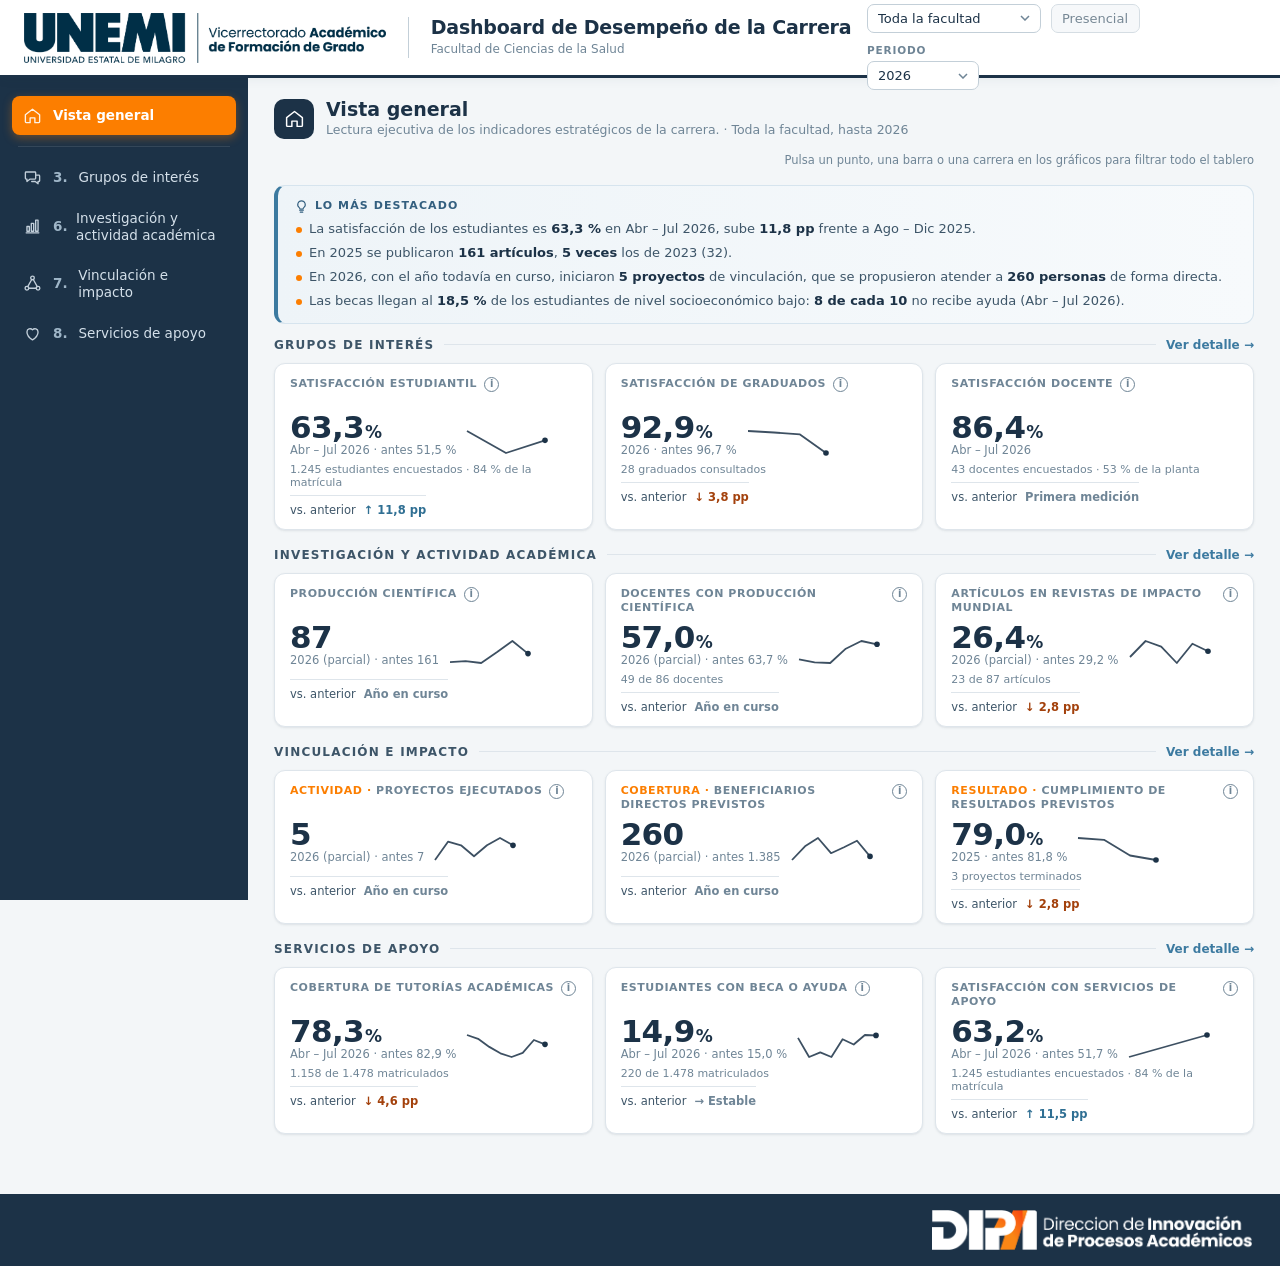
==== docs/index.html @ 41433b0b "Quitar el filtro de nivel, que no filtraba nada" ====
<!doctype html>
<html lang="es">
<head>
<meta charset="utf-8">
<meta name="viewport" content="width=device-width, initial-scale=1">
<title>Dashboard de Desempeño · FACS · UNEMI</title>
<link rel="stylesheet" href="styles.css">
</head>
<body>

<!-- Encabezado fijo: el logo y los filtros quedan siempre a la vista -->
<header class="appbar">
  <img class="appbar-logo" src="img/logo-vicerrectorado.png"
       alt="UNEMI · Vicerrectorado Académico de Formación de Grado">
  <div class="appbar-titulo">
    <h1>Dashboard de Desempeño de la Carrera</h1>
    <p>Facultad de Ciencias de la Salud</p>
  </div>
  <div class="filters">
    <div class="fld"><label for="fCarrera">Carrera</label>
      <select id="fCarrera">
        <option value="FACS">Toda la facultad</option>
        <option value="ENF">Enfermería</option>
        <option value="NUT">Nutrición y Dietética</option>
      </select></div>
    <div class="fld"><label for="fModalidad">Modalidad</label>
      <select id="fModalidad" disabled><option>Presencial</option></select></div>
    <div class="fld"><label for="fAnio">Periodo</label><select id="fAnio"></select></div>
  </div>
</header>

<div class="shell">
  <aside class="side">
    <nav aria-label="Vistas del dashboard"><ul class="nav" id="nav"></ul></nav>
  </aside>
  <main class="main">
    <div class="body" id="vista"></div>
  </main>
</div>

<footer class="sitefooter">
  <img src="img/logo-dipa-blanco.png" alt="DIPA · Dirección de Innovación de Procesos Académicos">
</footer>

<div class="tip" id="tip" role="tooltip"></div>

<script src="data/indicadores.js"></script>
<script src="data/facs-data.js"></script>
<script src="js/app.js"></script>
</body>
</html>
---- docs/styles.css ----
/* Paleta institucional UNEMI (Paleta de colores unemi.jpeg) — misma línea que FACSECYD y FACE */
:root {
  --az-1:#1c3247; --az-2:#264763; --az-3:#335f7f; --az-4:#3c7aa0; --az-5:#4597bf;
  --na-1:#fc7e00; --na-2:#ea7d06; --na-3:#f48521; --na-4:#f78d37; --na-5:#f7964d;

  --ink:#1c3247; --ink2:#3d5568; --ink3:#6f8596; --ink4:#c3cfd8;
  --paper:#ffffff; --paper2:#f3f6f8; --paper3:#e9eef2;
  --edge:#dee5eb; --edge2:#c3cfd8;
  --acento:var(--na-1); --acento-lt:#fde7cc;

  /* entidades: el color sigue a la carrera en todos los gráficos */
  --c-facs:#1c3247; --c-enf:#3c7aa0; --c-nut:#f48521;
  /* estados: siempre con icono y palabra, nunca solo color */
  --ok:#2f6f93; --ok-lt:#e2eef5; --seg:#b86200; --seg-lt:#fdecd6; --mal:#a3410c; --mal-lt:#f9dfd0;

  --r:7px; --r-lg:11px;
  --font: Calibri, Carlito, "Segoe UI", system-ui, sans-serif;
  --shadow-sm: 0 1px 3px rgba(28,50,71,.07), 0 1px 2px rgba(28,50,71,.04);
  --shadow: 0 6px 18px rgba(28,50,71,.10), 0 2px 5px rgba(28,50,71,.06);
  --side:248px; --hdr:78px;
}
*,*::before,*::after { box-sizing:border-box; margin:0; padding:0; }
html { scroll-behavior:smooth; }
body { font-family:var(--font); background:var(--paper2); color:var(--ink); font-size:14px; line-height:1.5; }
:focus-visible { outline:2px solid var(--acento); outline-offset:2px; }
[hidden] { display:none !important; }
button, select { font-family:var(--font); }

/* ---------- marco institucional ---------- */
.appbar { position:sticky; top:0; z-index:40; height:var(--hdr); background:var(--paper);
  border-bottom:3px solid var(--az-1); box-shadow:0 2px 10px rgba(28,50,71,.06);
  display:flex; align-items:center; gap:22px; padding:0 24px; }
.appbar-logo { height:50px; width:auto; flex:0 0 auto; }
.appbar-titulo { border-left:1px solid var(--edge2); padding-left:22px; min-width:0; }
.appbar-titulo h1 { font-size:19px; font-weight:700; letter-spacing:-.01em; line-height:1.15; color:var(--az-1); white-space:nowrap; }
.appbar-titulo p { font-size:12px; color:var(--ink3); margin-top:2px; white-space:nowrap; }
.sitefooter { background:var(--az-1); padding:16px 28px; display:flex; justify-content:flex-end; align-items:center; }
.sitefooter img { height:40px; width:auto; }

/* ---------- estructura ---------- */
.shell { display:grid; grid-template-columns:var(--side) 1fr; min-height:calc(100vh - var(--hdr)); }
.side { background:var(--az-1); color:#dfe8ef; padding:18px 12px 30px;
  position:sticky; top:var(--hdr); height:calc(100vh - var(--hdr)); overflow-y:auto; }
.nav { list-style:none; display:flex; flex-direction:column; gap:3px; }
.nav button { width:100%; display:flex; align-items:center; gap:11px; background:none; border:0;
  color:#d4e0ea; font-size:13.5px; text-align:left; padding:10px 11px; border-radius:8px; cursor:pointer;
  line-height:1.25; }
.nav button svg { width:19px; height:19px; flex:0 0 auto; fill:none; stroke:currentColor; stroke-width:1.7;
  stroke-linecap:round; stroke-linejoin:round; opacity:.9; }
.nav button .num { font-weight:700; color:#9fb6c8; min-width:12px; }
.nav button:hover { background:rgba(255,255,255,.08); color:#fff; }
.nav button.on { background:var(--acento); color:#fff; font-weight:700; box-shadow:0 3px 10px rgba(252,126,0,.35); }
.nav button.on .num { color:#fff; }
.nav-sep { height:1px; background:rgba(255,255,255,.1); margin:8px 6px; }

.main { min-width:0; padding-bottom:44px; }
.filters { display:flex; gap:10px; align-items:flex-end; flex-wrap:wrap; margin-left:auto; }
.fld { display:flex; flex-direction:column; gap:3px; }
.fld label { font-size:10.5px; letter-spacing:.08em; text-transform:uppercase; color:var(--ink3); font-weight:700; }
.fld select { font-size:13px; color:var(--ink); background:var(--paper); border:1px solid var(--edge2);
  border-radius:var(--r); padding:6px 28px 6px 10px; cursor:pointer; min-width:112px; appearance:none;
  background-image:url("data:image/svg+xml,%3Csvg xmlns='http://www.w3.org/2000/svg' width='10' height='6'%3E%3Cpath d='M1 1l4 4 4-4' fill='none' stroke='%236f8596' stroke-width='1.5'/%3E%3C/svg%3E");
  background-repeat:no-repeat; background-position:right 10px center; }
.fld select:hover:not([disabled]) { border-color:var(--az-4); }
.fld select[disabled] { background-color:var(--paper2); color:var(--ink2); cursor:default; background-image:none; padding-right:10px; min-width:0; }

/* filtro cruzado */
.chips { display:flex; gap:7px; flex-wrap:wrap; align-items:center; margin-left:auto; }
.chip { display:inline-flex; align-items:center; gap:7px; background:var(--acento-lt); color:#8a4400;
  border:1px solid var(--na-4); border-radius:20px; padding:3px 6px 3px 11px; font-size:11.5px; font-weight:700; cursor:pointer; }
.chip .x { font-size:15px; line-height:1; opacity:.6; padding:0 3px; }
.chip:hover .x { opacity:1; }
.chip-limpiar { background:none; border:0; color:var(--az-4); font-size:11.5px; font-weight:700; cursor:pointer; text-decoration:underline; }
.chip-ayuda { font-size:11.5px; color:var(--ink3); }
.legend [data-car], .lbl-car { cursor:pointer; }
.legend [data-car]:hover { color:var(--ink); }
.hrow[data-gse] { cursor:pointer; border-radius:5px; padding:3px 5px; margin:-3px -5px; }
.hrow[data-gse]:hover { background:var(--paper2); }
.hrow.sel { background:var(--acento-lt); }
.hrow.sel .hl { font-weight:700; color:var(--ink); }
.hrow.mut { opacity:.45; }
.kpi.nogse { opacity:.6; }
path.seg { cursor:pointer; }

.body { padding:20px 26px 0; max-width:1480px; }
.vhead { display:flex; align-items:center; gap:12px; margin-bottom:16px; flex-wrap:wrap; }
.vhead .ic { width:40px; height:40px; border-radius:10px; background:var(--az-1); display:flex;
  align-items:center; justify-content:center; flex:0 0 auto; }
.vhead .ic svg { width:21px; height:21px; fill:none; stroke:#fff; stroke-width:1.7; stroke-linecap:round; stroke-linejoin:round; }
.vhead h2 { font-size:19px; font-weight:700; line-height:1.2; }
.vhead p { font-size:12.5px; color:var(--ink3); }

/* ---------- tarjetas KPI ---------- */
.kpis { display:grid; grid-template-columns:repeat(auto-fit,minmax(196px,1fr)); gap:12px; margin-bottom:16px; }
.kpi { position:relative; background:var(--paper); border:1px solid var(--edge); border-radius:var(--r-lg);
  padding:13px 15px 12px; box-shadow:var(--shadow-sm); display:flex; flex-direction:column; gap:6px;
  transition:box-shadow .15s, transform .15s, border-color .15s; text-align:left; font-family:var(--font); color:var(--ink); }
button.kpi { cursor:pointer; }
button.kpi:hover { box-shadow:var(--shadow); transform:translateY(-1px); border-color:var(--edge2); }
.kpi.flash { animation:flash 1.8s ease-out; }
@keyframes flash { 0%,30% { border-color:var(--acento); box-shadow:0 0 0 3px var(--acento-lt); } 100% { } }
.kpi .top { display:flex; align-items:flex-start; gap:7px; }
.kpi .lbl { font-size:11px; letter-spacing:.05em; text-transform:uppercase; color:var(--ink3); font-weight:700;
  line-height:1.3; flex:1; min-height:29px; }
.kpi .mid { display:flex; align-items:flex-end; justify-content:space-between; gap:8px; }
.kpi .val { font-size:31px; font-weight:700; letter-spacing:-.02em; line-height:1; font-variant-numeric:tabular-nums; }
.kpi .val small { font-size:17px; font-weight:700; margin-left:1px; }
.kpi .per { font-size:11.5px; color:var(--ink3); }
.kpi .spark { width:84px; height:30px; flex:0 0 auto; }
.kpi .foot { display:flex; align-items:center; justify-content:space-between; gap:8px; flex-wrap:wrap;
  border-top:1px solid var(--edge); padding-top:7px; font-size:11.5px; color:var(--ink2); }
.kpi .meta b { color:var(--ink); }
.kpi.na .val { color:var(--ink4); font-size:22px; }
.kpi .base { font-size:11px; color:var(--ink3); font-variant-numeric:tabular-nums; }

.trend { display:inline-flex; align-items:center; gap:3px; font-weight:700; font-size:11.5px; white-space:nowrap; }
.trend.fav { color:var(--ok); } .trend.desf { color:var(--mal); } .trend.neu { color:var(--ink3); }
.estado { display:inline-flex; align-items:center; gap:4px; font-size:11px; font-weight:700; border-radius:20px;
  padding:1px 8px 1px 6px; white-space:nowrap; }
.estado.ok { background:var(--ok-lt); color:var(--ok); }
.estado.seg { background:var(--seg-lt); color:var(--seg); }
.estado.mal { background:var(--mal-lt); color:var(--mal); }
.estado.sin { background:var(--paper3); color:var(--ink3); font-weight:600; }

/* ---------- paneles ---------- */
.grid2 { display:grid; grid-template-columns:1fr 1fr; gap:12px; }
.grid3 { display:grid; grid-template-columns:repeat(3,1fr); gap:12px; }
.grid2.wl { grid-template-columns:1.4fr 1fr; }
.grid2.arriba { align-items:start; }
@media (max-width:1180px){ .grid2,.grid3,.grid2.wl { grid-template-columns:1fr; } }
.panel { background:var(--paper); border:1px solid var(--edge); border-radius:var(--r-lg);
  padding:14px 16px 14px; box-shadow:var(--shadow-sm); margin-bottom:12px; min-width:0; }
.ph { display:flex; align-items:center; gap:7px; flex-wrap:wrap; margin-bottom:2px; }
.ph h3 { font-size:14px; font-weight:700; line-height:1.3; }
.ph .tag { font-size:10px; letter-spacing:.08em; text-transform:uppercase; font-weight:700; color:var(--az-3);
  background:var(--ok-lt); border-radius:10px; padding:1px 8px; }
.ph-note { font-size:11.5px; color:var(--ink3); margin:1px 0 10px; }
.info { display:inline-flex; width:15px; height:15px; border-radius:50%; border:1.4px solid var(--ink3);
  color:var(--ink3); align-items:center; justify-content:center; font-size:10px; font-weight:700; font-style:normal;
  cursor:help; flex:0 0 auto; background:none; line-height:1; }
.info:hover, .info:focus-visible { border-color:var(--acento); color:var(--acento); }
.empty { color:var(--ink3); font-size:12.5px; padding:22px 10px; text-align:center;
  background:var(--paper2); border-radius:var(--r); line-height:1.5; }
.empty b { color:var(--ink2); display:block; margin-bottom:2px; }

.legend { display:flex; flex-wrap:wrap; gap:4px 14px; margin-bottom:6px; }
.legend span { display:inline-flex; align-items:center; gap:6px; font-size:11.5px; color:var(--ink2); }
.legend i { width:16px; height:0; border-top:2.5px solid; display:inline-block; }
.legend i.dash { border-top-style:dashed; }
.legend i.box { width:11px; height:11px; border:0; border-radius:3px; }

/* barras horizontales */
.hb { display:flex; flex-direction:column; gap:9px; }
.hrow { display:grid; grid-template-columns:1fr auto; gap:3px 10px; align-items:baseline; }
.hrow .hl { font-size:12.5px; color:var(--ink2); line-height:1.3; }
.hrow .hv { font-size:13px; font-weight:700; font-variant-numeric:tabular-nums; text-align:right; white-space:nowrap; }
.hrow .hv .d { font-size:11px; font-weight:700; margin-left:6px; }
.hrow .ht { grid-column:1/-1; height:10px; background:var(--paper3); border-radius:3px; overflow:hidden; position:relative; }
.hrow .hf { display:block; height:100%; border-radius:0 4px 4px 0; transition:width .35s cubic-bezier(.2,.7,.3,1); }
.hrow .hg { position:absolute; top:-2px; bottom:-2px; width:2px; background:var(--ink); opacity:.55; }
.hsub { font-size:10.5px; letter-spacing:.1em; text-transform:uppercase; color:var(--ink3); font-weight:700; margin:12px 0 2px; }

/* tabla de resultados */
.tbl-wrap { overflow-x:auto; }
table.res { width:100%; border-collapse:collapse; font-size:12.5px; font-variant-numeric:tabular-nums; }
table.res th { text-align:left; font-size:10.5px; letter-spacing:.07em; text-transform:uppercase; color:var(--ink3);
  font-weight:700; padding:7px 10px; border-bottom:1.5px solid var(--edge2); white-space:nowrap; }
table.res td { padding:8px 10px; border-bottom:1px solid var(--edge); vertical-align:middle; }
table.res td.n, table.res th.n { text-align:right; }
table.res tr:last-child td { border-bottom:0; }
table.res tr.hl td { background:var(--acento-lt); }
table.res .ind { font-weight:600; color:var(--ink); }
table.res .per { color:var(--ink3); font-size:11.5px; }
table.res .tipo { font-size:10px; letter-spacing:.07em; text-transform:uppercase; color:var(--ink3); font-weight:700; }

/* lectura analítica */
.lectura { background:linear-gradient(90deg,#eef4f8,#f7fafc); border:1px solid #d6e4ee; border-left:4px solid var(--az-4);
  border-radius:var(--r-lg); padding:12px 16px; margin-bottom:12px; }
.lectura h3 { font-size:11px; letter-spacing:.1em; text-transform:uppercase; color:var(--az-3); font-weight:700; margin-bottom:6px;
  display:flex; align-items:center; gap:6px; }
.lectura h3 svg { width:15px; height:15px; fill:none; stroke:currentColor; stroke-width:1.8; stroke-linecap:round; stroke-linejoin:round; }
.lectura ul { list-style:none; display:flex; flex-direction:column; gap:5px; }
.lectura li { font-size:13px; color:var(--ink2); line-height:1.45; padding-left:15px; position:relative; }
.lectura li::before { content:""; position:absolute; left:2px; top:.55em; width:6px; height:6px; border-radius:50%; background:var(--acento); }
.lectura b { color:var(--ink); }

/* inicio */
.sec { display:flex; align-items:center; gap:10px; margin:6px 0 9px; }
.sec h3 { font-size:12px; letter-spacing:.1em; text-transform:uppercase; color:var(--ink2); font-weight:700; white-space:nowrap; }
.sec::after { content:""; flex:1; height:1px; background:var(--edge); }
.sec a { font-size:12px; color:var(--az-4); font-weight:700; text-decoration:none; white-space:nowrap; order:3; }
.sec a:hover { color:var(--acento); }

/* estrategia de impacto (vinculación) */
.cadena { display:grid; grid-template-columns:repeat(4,1fr); gap:0; margin-bottom:12px; }
@media (max-width:900px){ .cadena { grid-template-columns:1fr 1fr; } }
.eslabon { background:var(--paper); border:1px solid var(--edge); padding:12px 14px 11px; position:relative; }
.eslabon:first-child { border-radius:var(--r-lg) 0 0 var(--r-lg); }
.eslabon:last-child { border-radius:0 var(--r-lg) var(--r-lg) 0; }
.eslabon + .eslabon { border-left:0; }
.eslabon .k { font-size:10.5px; letter-spacing:.1em; text-transform:uppercase; font-weight:700; color:var(--acento); }
.eslabon .q { font-size:11.5px; color:var(--ink3); line-height:1.3; margin:1px 0 6px; }
.eslabon .v { font-size:26px; font-weight:700; line-height:1.05; font-variant-numeric:tabular-nums; }
.eslabon .s { font-size:11.5px; color:var(--ink2); margin-top:2px; }
.eslabon.vacio .v { font-size:15px; color:var(--ink3); font-weight:600; padding-top:6px; }

/* proyectos */
.pill { display:inline-block; font-size:10.5px; font-weight:700; border-radius:10px; padding:1px 8px; white-space:nowrap; }
.pill.ej { background:var(--seg-lt); color:var(--seg); }
.pill.fin { background:var(--ok-lt); color:var(--ok); }
.mini-bar { display:inline-block; width:60px; height:6px; background:var(--paper3); border-radius:3px; vertical-align:middle; margin-right:6px; overflow:hidden; }
.mini-bar i { display:block; height:100%; background:var(--az-4); }

/* gráficos */
svg.chart { display:block; width:100%; height:auto; overflow:visible; }
svg.chart text { font-family:var(--font); }
.tip { position:fixed; z-index:60; pointer-events:none; background:var(--az-1); color:#fff;
  font-size:12px; padding:8px 11px; border-radius:6px; box-shadow:var(--shadow);
  opacity:0; transition:opacity .12s; max-width:300px; line-height:1.4; }
.tip.on { opacity:1; }
.tip .tt { font-size:11px; color:#a9c0d1; margin-bottom:3px; }
.tip .r { display:flex; align-items:center; gap:7px; }
.tip .r i { width:12px; border-top:2.5px solid; display:inline-block; }
.tip .r b { font-size:13px; }
.tip .r span { color:#c9d7e2; }
.tip .nota { color:#c9d7e2; font-size:11px; margin-top:4px; border-top:1px solid rgba(255,255,255,.15); padding-top:4px; }

.segbtns { display:flex; gap:5px; flex-wrap:wrap; }
.segbtn { font-size:11.5px; font-weight:600; color:var(--ink2); background:var(--paper2); border:1px solid var(--edge2);
  border-radius:20px; padding:3px 11px; cursor:pointer; }
.segbtn:hover { border-color:var(--az-4); }
.segbtn.on { background:var(--az-2); color:#fff; border-color:var(--az-2); }

@media (max-width:1180px){
  .appbar { height:auto; position:static; flex-wrap:wrap; padding:12px 20px; gap:12px 20px; }
  .appbar-titulo h1, .appbar-titulo p { white-space:normal; }
  .filters { margin-left:0; }
  .side { top:0; height:100vh; }
}
@media (max-width:900px){
  .shell { grid-template-columns:1fr; }
  .side { position:static; height:auto; padding:10px; }
  .nav { flex-direction:row; overflow-x:auto; gap:4px; }
  .nav li { flex:0 0 auto; }
  .nav button { white-space:nowrap; padding:7px 10px; }
  .nav-sep { display:none; }
  .appbar-titulo { border-left:0; padding-left:0; }
  .body { padding-left:16px; padding-right:16px; }
}
@media (prefers-reduced-motion:reduce){ * { transition:none !important; animation:none !important; } }
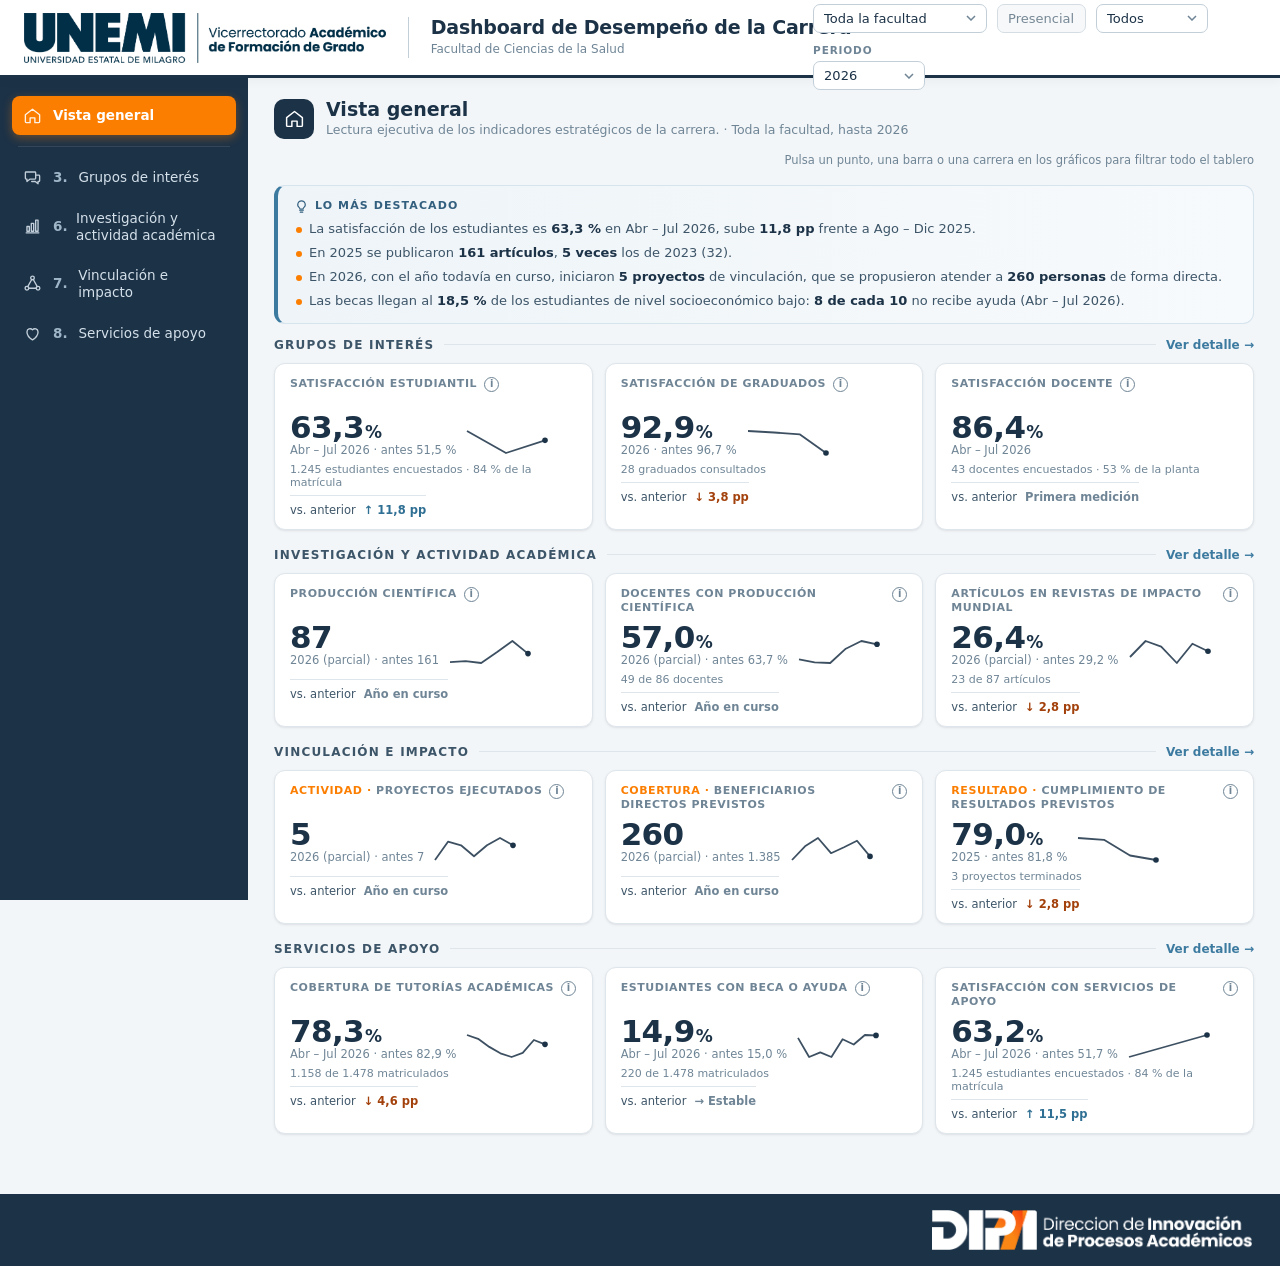
==== commit bdcd8ac5: "Filtro por nivel de la carrera para los indicadores de estudiantes" ====
--- a/docs/index.html
+++ b/docs/index.html
@@ -25,6 +25,7 @@
       </select></div>
     <div class="fld"><label for="fModalidad">Modalidad</label>
       <select id="fModalidad" disabled><option>Presencial</option></select></div>
+    <div class="fld"><label for="fNivel">Nivel</label><select id="fNivel"></select></div>
     <div class="fld"><label for="fAnio">Periodo</label><select id="fAnio"></select></div>
   </div>
 </header>
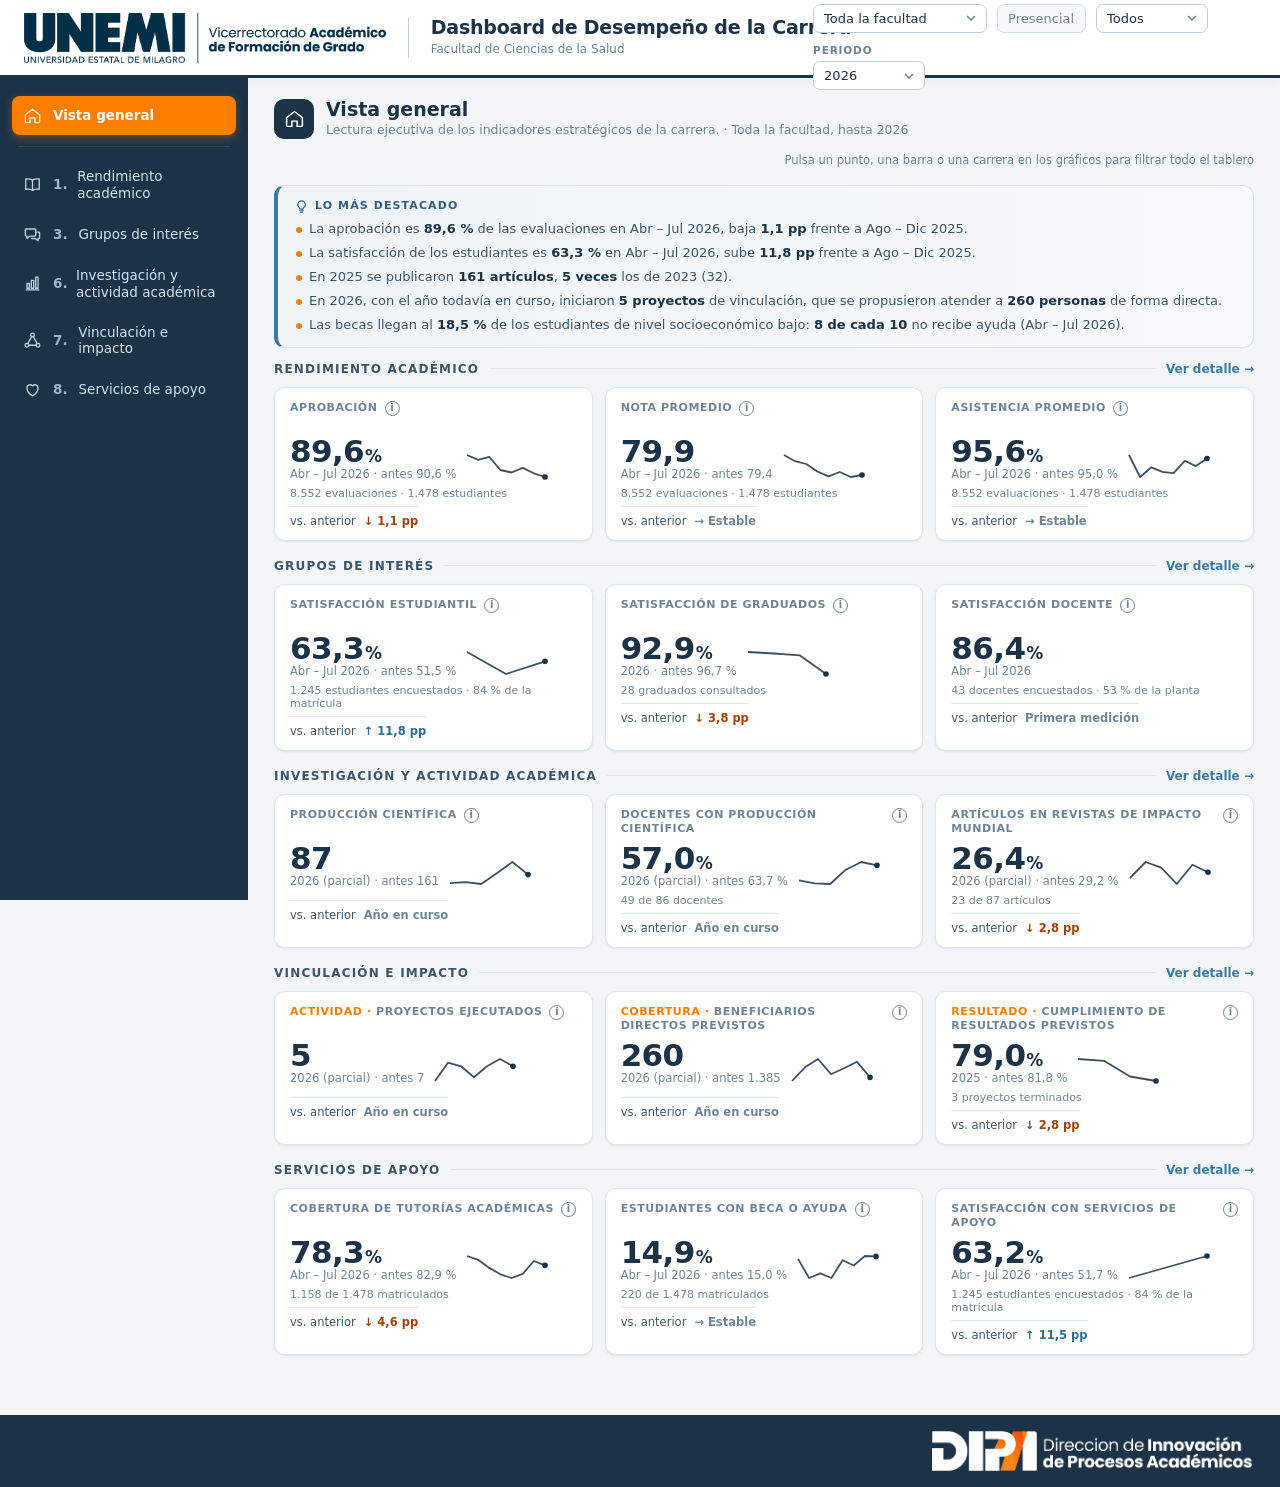
==== commit 145ea8db: "Vista 1: rendimiento academico de los estudiantes Tarjetas de aprobacion, reprobacion, nota, asisten" ====
--- a/docs/index.html
+++ b/docs/index.html
@@ -47,6 +47,7 @@
 
 <script src="data/indicadores.js"></script>
 <script src="data/facs-data.js"></script>
+<script src="data/rendimiento-data.js"></script>
 <script src="js/app.js"></script>
 </body>
 </html>
--- a/docs/styles.css
+++ b/docs/styles.css
@@ -57,11 +57,11 @@
 .filters { display:flex; gap:10px; align-items:flex-end; flex-wrap:wrap; margin-left:auto; }
 .fld { display:flex; flex-direction:column; gap:3px; }
 .fld label { font-size:10.5px; letter-spacing:.08em; text-transform:uppercase; color:var(--ink3); font-weight:700; }
-.fld select { font-size:13px; color:var(--ink); background:var(--paper); border:1px solid var(--edge2);
+.fld select, .rfbar select { font-size:13px; color:var(--ink); background:var(--paper); border:1px solid var(--edge2);
   border-radius:var(--r); padding:6px 28px 6px 10px; cursor:pointer; min-width:112px; appearance:none;
   background-image:url("data:image/svg+xml,%3Csvg xmlns='http://www.w3.org/2000/svg' width='10' height='6'%3E%3Cpath d='M1 1l4 4 4-4' fill='none' stroke='%236f8596' stroke-width='1.5'/%3E%3C/svg%3E");
   background-repeat:no-repeat; background-position:right 10px center; }
-.fld select:hover:not([disabled]) { border-color:var(--az-4); }
+.fld select:hover:not([disabled]), .rfbar select:hover { border-color:var(--az-4); }
 .fld select[disabled] { background-color:var(--paper2); color:var(--ink2); cursor:default; background-image:none; padding-right:10px; min-width:0; }
 
 /* filtro cruzado */
@@ -74,8 +74,18 @@
 .chip-ayuda { font-size:11.5px; color:var(--ink3); }
 .legend [data-car], .lbl-car { cursor:pointer; }
 .legend [data-car]:hover { color:var(--ink); }
-.hrow[data-gse] { cursor:pointer; border-radius:5px; padding:3px 5px; margin:-3px -5px; }
-.hrow[data-gse]:hover { background:var(--paper2); }
+.hrow[data-gse], .hrow[data-niv], .hrow[data-rf] { cursor:pointer; border-radius:5px; padding:3px 5px; margin:-3px -5px; }
+.hrow[data-gse]:hover, .hrow[data-niv]:hover, .hrow[data-rf]:hover { background:var(--paper2); }
+table.res tr[data-niv], table.res tr[data-carsel] { cursor:pointer; }
+table.res tr[data-niv]:hover td, table.res tr[data-carsel]:hover td { background:var(--paper2); }
+
+/* rendimiento académico: grupo de estudiantes */
+.rfbar { display:flex; align-items:center; gap:8px 12px; flex-wrap:wrap; background:var(--paper); border:1px solid var(--edge);
+  border-radius:var(--r-lg); padding:9px 14px; margin-bottom:12px; box-shadow:var(--shadow-sm); }
+.rfbar label { font-size:10.5px; letter-spacing:.08em; text-transform:uppercase; color:var(--ink3); font-weight:700; }
+.rfbar select { min-width:200px; }
+.rfbar span { font-size:11.5px; color:var(--ink3); flex:1; min-width:220px; }
+.sw { display:inline-block; width:10px; height:10px; border-radius:3px; margin-right:7px; vertical-align:-1px; }
 .hrow.sel { background:var(--acento-lt); }
 .hrow.sel .hl { font-weight:700; color:var(--ink); }
 .hrow.mut { opacity:.45; }
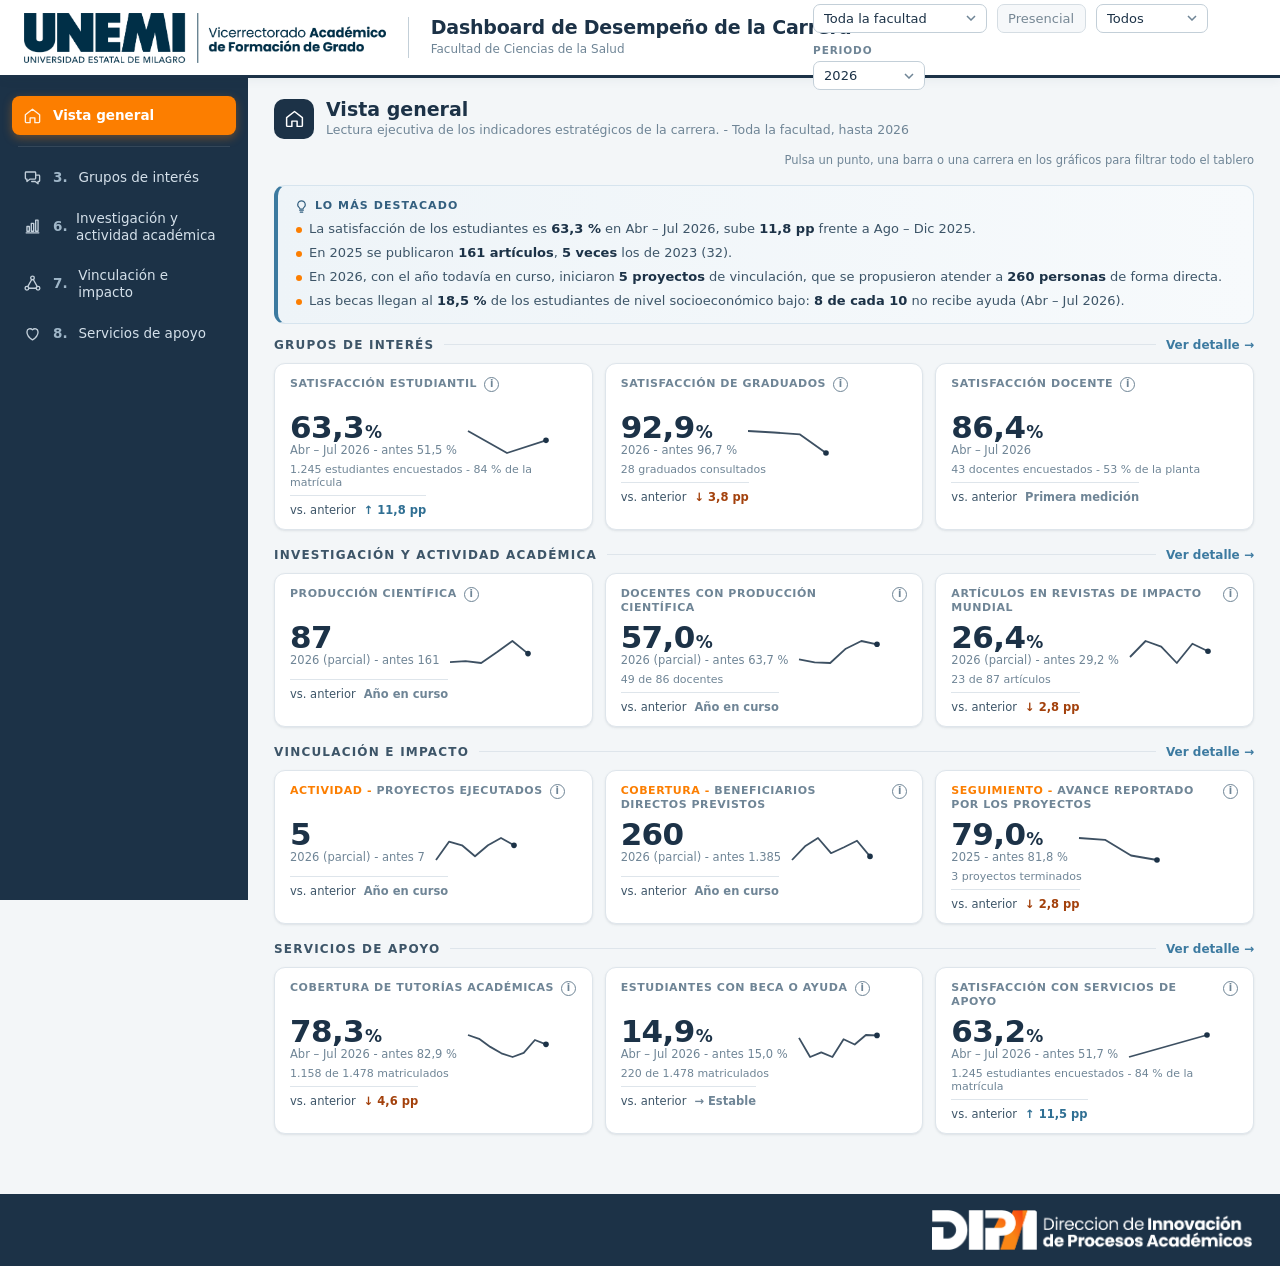
==== commit 96cf32d2: "Separar con guion en lugar de punto medio" ====
--- a/docs/index.html
+++ b/docs/index.html
@@ -3,7 +3,7 @@
 <head>
 <meta charset="utf-8">
 <meta name="viewport" content="width=device-width, initial-scale=1">
-<title>Dashboard de Desempeño · FACS · UNEMI</title>
+<title>Dashboard de Desempeño - FACS - UNEMI</title>
 <link rel="stylesheet" href="styles.css">
 </head>
 <body>
@@ -11,7 +11,7 @@
 <!-- Encabezado fijo: el logo y los filtros quedan siempre a la vista -->
 <header class="appbar">
   <img class="appbar-logo" src="img/logo-vicerrectorado.png"
-       alt="UNEMI · Vicerrectorado Académico de Formación de Grado">
+       alt="UNEMI - Vicerrectorado Académico de Formación de Grado">
   <div class="appbar-titulo">
     <h1>Dashboard de Desempeño de la Carrera</h1>
     <p>Facultad de Ciencias de la Salud</p>
@@ -40,14 +40,13 @@
 </div>
 
 <footer class="sitefooter">
-  <img src="img/logo-dipa-blanco.png" alt="DIPA · Dirección de Innovación de Procesos Académicos">
+  <img src="img/logo-dipa-blanco.png" alt="DIPA - Dirección de Innovación de Procesos Académicos">
 </footer>
 
 <div class="tip" id="tip" role="tooltip"></div>
 
 <script src="data/indicadores.js"></script>
 <script src="data/facs-data.js"></script>
-<script src="data/rendimiento-data.js"></script>
 <script src="js/app.js"></script>
 </body>
 </html>
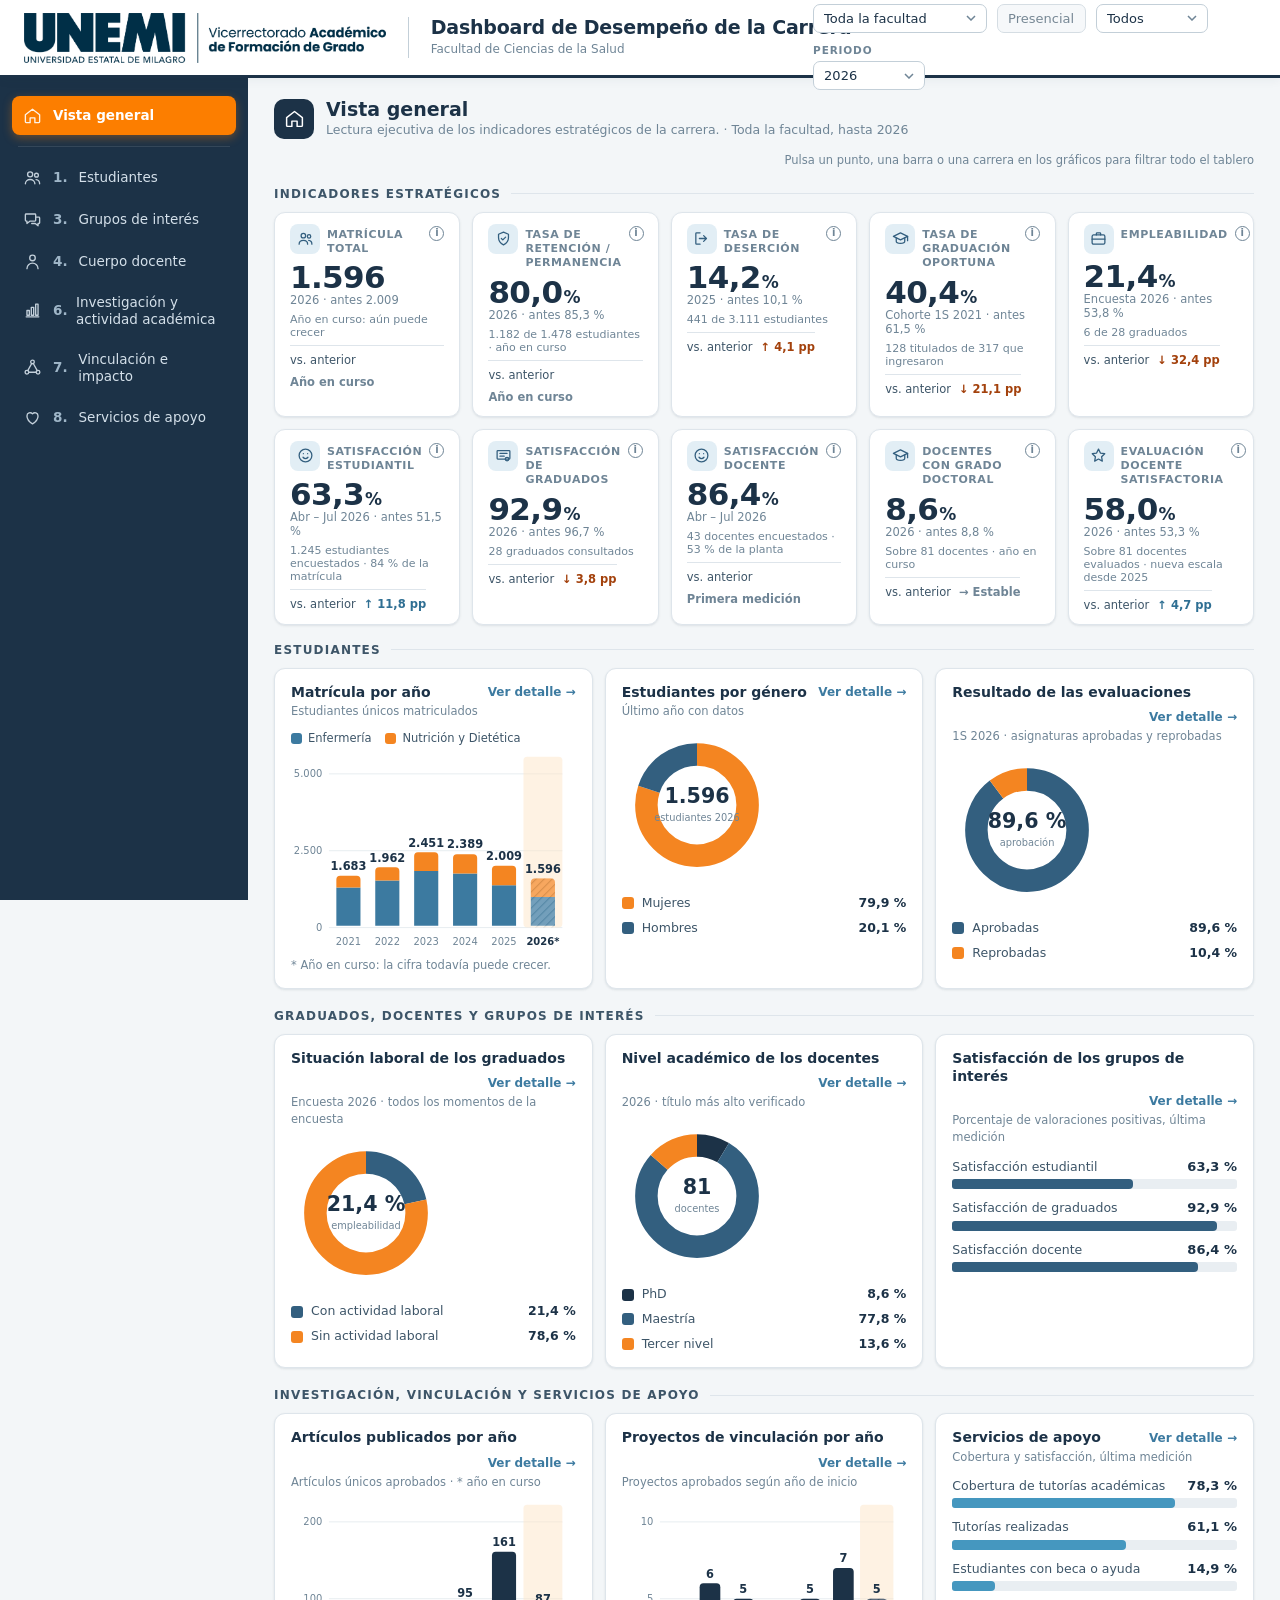
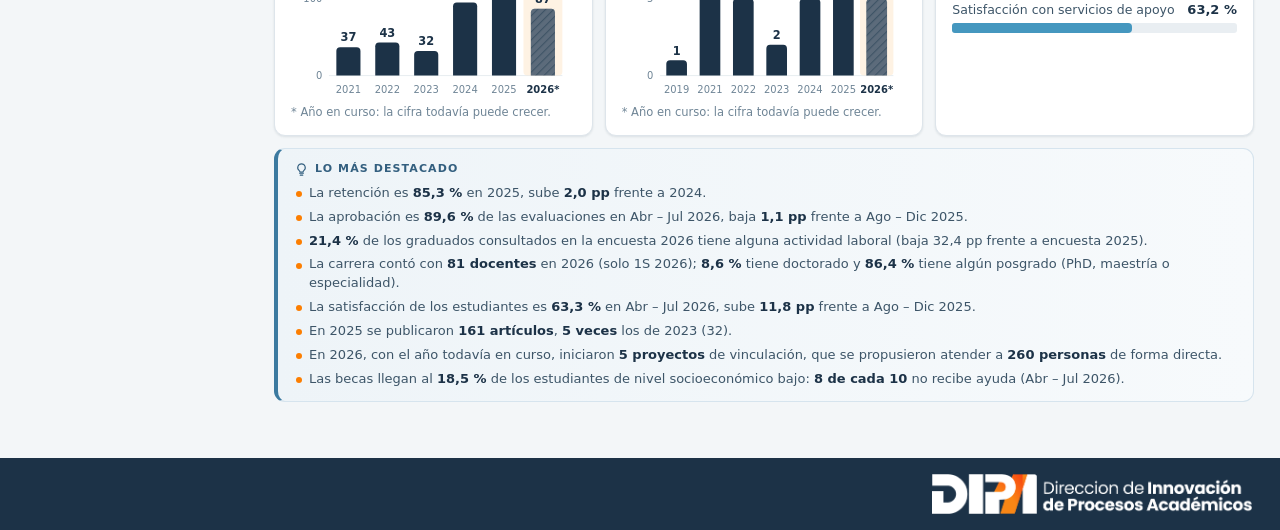
==== commit bb1aedcd: "Vista 1 Estudiantes en cuatro pestanas y vista 4 Cuerpo docente - Estudiantes: Trayectoria (retencio" ====
--- a/docs/index.html
+++ b/docs/index.html
@@ -3,7 +3,7 @@
 <head>
 <meta charset="utf-8">
 <meta name="viewport" content="width=device-width, initial-scale=1">
-<title>Dashboard de Desempeño - FACS - UNEMI</title>
+<title>Dashboard de Desempeño · FACS · UNEMI</title>
 <link rel="stylesheet" href="styles.css">
 </head>
 <body>
@@ -11,7 +11,7 @@
 <!-- Encabezado fijo: el logo y los filtros quedan siempre a la vista -->
 <header class="appbar">
   <img class="appbar-logo" src="img/logo-vicerrectorado.png"
-       alt="UNEMI - Vicerrectorado Académico de Formación de Grado">
+       alt="UNEMI · Vicerrectorado Académico de Formación de Grado">
   <div class="appbar-titulo">
     <h1>Dashboard de Desempeño de la Carrera</h1>
     <p>Facultad de Ciencias de la Salud</p>
@@ -40,13 +40,19 @@
 </div>
 
 <footer class="sitefooter">
-  <img src="img/logo-dipa-blanco.png" alt="DIPA - Dirección de Innovación de Procesos Académicos">
+  <img src="img/logo-dipa-blanco.png" alt="DIPA · Dirección de Innovación de Procesos Académicos">
 </footer>
 
 <div class="tip" id="tip" role="tooltip"></div>
 
 <script src="data/indicadores.js"></script>
 <script src="data/facs-data.js"></script>
+<script src="data/rendimiento-data.js"></script>
+<script src="data/graduados-data.js"></script>
+<script src="data/trayectoria-data.js"></script>
+<script src="data/perfil-data.js"></script>
+<script src="data/mapa-ecuador.js"></script>
+<script src="data/docentes-data.js"></script>
 <script src="js/app.js"></script>
 </body>
 </html>
--- a/docs/styles.css
+++ b/docs/styles.css
@@ -74,8 +74,49 @@
 .chip-ayuda { font-size:11.5px; color:var(--ink3); }
 .legend [data-car], .lbl-car { cursor:pointer; }
 .legend [data-car]:hover { color:var(--ink); }
-.hrow[data-gse], .hrow[data-niv], .hrow[data-rf] { cursor:pointer; border-radius:5px; padding:3px 5px; margin:-3px -5px; }
-.hrow[data-gse]:hover, .hrow[data-niv]:hover, .hrow[data-rf]:hover { background:var(--paper2); }
+.hrow[data-gse], .hrow[data-niv], .hrow[data-rf], .hrow[data-gf], .hrow[data-gmom] { cursor:pointer; border-radius:5px; padding:3px 5px; margin:-3px -5px; }
+.hrow[data-gse]:hover, .hrow[data-niv]:hover, .hrow[data-rf]:hover, .hrow[data-gf]:hover, .hrow[data-gmom]:hover { background:var(--paper2); }
+
+/* pestañas dentro de una vista (Estudiantes: Rendimiento / Graduados) */
+.tabs { display:flex; gap:4px; border-bottom:2px solid var(--edge); margin-bottom:14px; flex-wrap:wrap; }
+.tab { background:none; border:0; border-bottom:3px solid transparent; margin-bottom:-2px; padding:9px 16px 8px;
+  font-size:14px; font-weight:700; color:var(--ink3); cursor:pointer; }
+.tab:hover { color:var(--ink); }
+.tab.on { color:var(--az-1); border-bottom-color:var(--acento); }
+.priv { font-size:11.5px; color:var(--ink3); background:var(--paper); border:1px dashed var(--edge2);
+  border-radius:var(--r); padding:8px 12px; margin:4px 0 12px; line-height:1.45; }
+.priv b { color:var(--ink2); }
+/* perfil: pirámide y mapa pulsables */
+.hrow[data-pf] { cursor:pointer; border-radius:5px; padding:3px 5px; margin:-3px -5px; }
+.hrow[data-pf]:hover { background:var(--paper2); }
+rect.pir, path.prov { cursor:pointer; }
+path.prov.fija { cursor:default; }
+/* vista general: dona y enlaces de panel */
+.dona { display:flex; align-items:center; gap:14px; flex-wrap:wrap; }
+.dona svg { width:150px; height:150px; flex:0 0 auto; }
+.dona svg circle { cursor:default; }
+.dona-ley { flex:1; min-width:150px; display:flex; flex-direction:column; gap:6px; }
+.dona-ley .dl { display:grid; grid-template-columns:12px 1fr auto; gap:8px; align-items:center; font-size:12.5px; color:var(--ink2); }
+.dona-ley .dl i { width:12px; height:12px; border-radius:3px; }
+.dona-ley .dl b { color:var(--ink); font-variant-numeric:tabular-nums; }
+.ph .ver { margin-left:auto; font-size:12px; color:var(--az-4); font-weight:700; text-decoration:none; white-space:nowrap; }
+.ph .ver:hover { color:var(--acento); }
+rect.pir:hover, path.prov:hover { filter:brightness(1.12); }
+/* tarjetas con ícono (vistas 1 y 4): filas parejas de 4 (o 5) */
+.kpis.k4 { grid-template-columns:repeat(4,minmax(0,1fr)); }
+.kpis.k5 { grid-template-columns:repeat(5,minmax(0,1fr)); }
+.kpis.k3 { grid-template-columns:repeat(3,minmax(0,1fr)); }
+@media (max-width:1180px){ .kpis.k4, .kpis.k5, .kpis.k3 { grid-template-columns:repeat(2,minmax(0,1fr)); } }
+@media (max-width:560px){ .kpis.k4, .kpis.k5, .kpis.k3 { grid-template-columns:1fr; } }
+.kico { width:30px; height:30px; flex:0 0 auto; border-radius:8px; background:var(--ok-lt); display:inline-flex;
+  align-items:center; justify-content:center; margin-top:-2px; }
+.kico svg { width:17px; height:17px; fill:none; stroke:var(--az-3); stroke-width:1.8; stroke-linecap:round; stroke-linejoin:round; }
+.kpi .top .kico + .lbl { padding-top:2px; }
+/* filtros separados de Estudiantes */
+.filtros-est { align-items:flex-end; }
+.filtros-est .fld select { min-width:150px; }
+.filtros-est > span { align-self:center; }
+svg.mapa-ec { max-height:430px; margin:0 auto; }
 table.res tr[data-niv], table.res tr[data-carsel] { cursor:pointer; }
 table.res tr[data-niv]:hover td, table.res tr[data-carsel]:hover td { background:var(--paper2); }
 
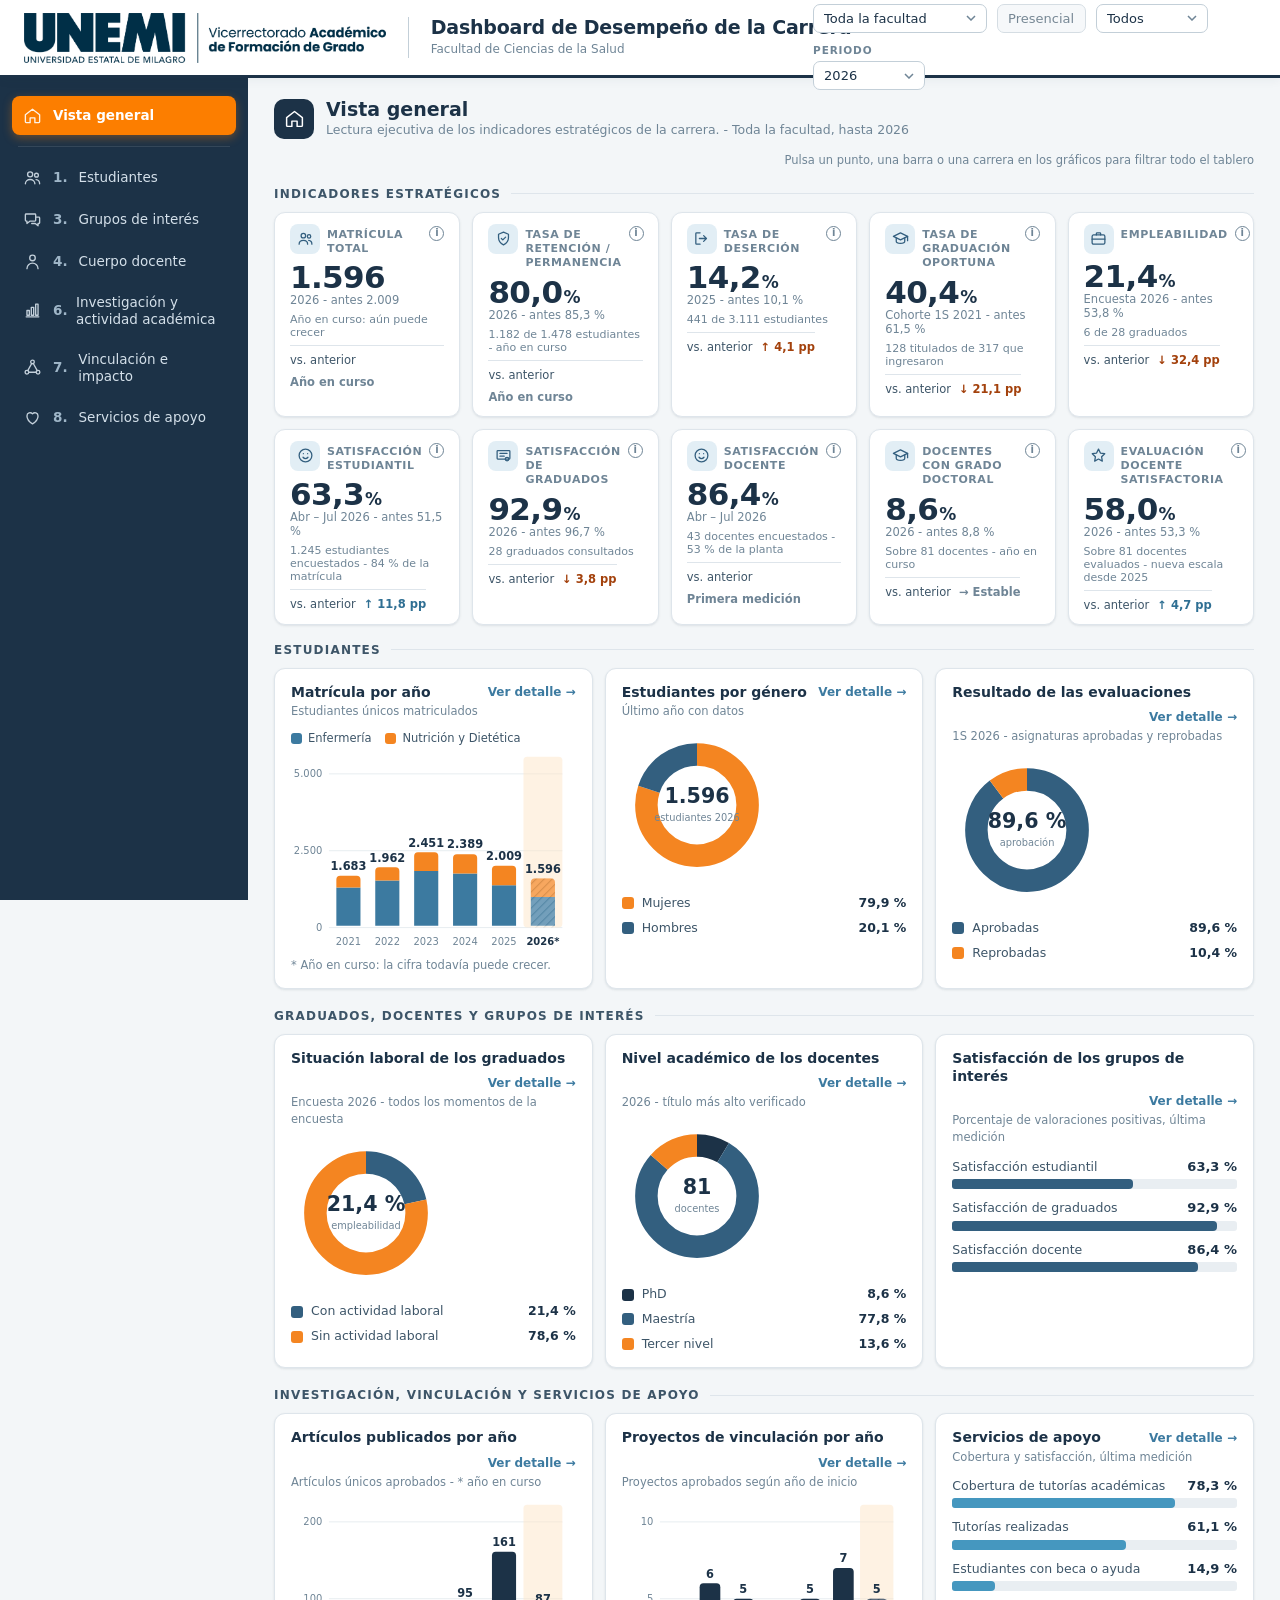
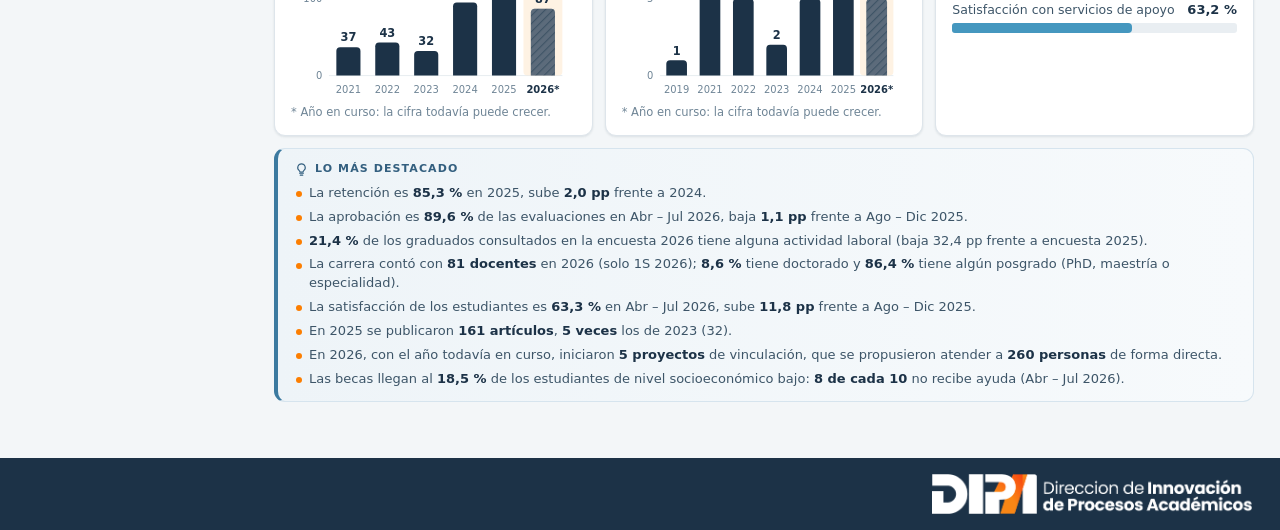
==== commit 4a5db01e: "Unir los cambios de las vistas 3, 6, 7 y 8 con las vistas 1 y 4 Se conservan los cambios de origin/m" ====
--- a/docs/index.html
+++ b/docs/index.html
@@ -3,7 +3,7 @@
 <head>
 <meta charset="utf-8">
 <meta name="viewport" content="width=device-width, initial-scale=1">
-<title>Dashboard de Desempeño · FACS · UNEMI</title>
+<title>Dashboard de Desempeño - FACS - UNEMI</title>
 <link rel="stylesheet" href="styles.css">
 </head>
 <body>
@@ -11,7 +11,7 @@
 <!-- Encabezado fijo: el logo y los filtros quedan siempre a la vista -->
 <header class="appbar">
   <img class="appbar-logo" src="img/logo-vicerrectorado.png"
-       alt="UNEMI · Vicerrectorado Académico de Formación de Grado">
+       alt="UNEMI - Vicerrectorado Académico de Formación de Grado">
   <div class="appbar-titulo">
     <h1>Dashboard de Desempeño de la Carrera</h1>
     <p>Facultad de Ciencias de la Salud</p>
@@ -40,7 +40,7 @@
 </div>
 
 <footer class="sitefooter">
-  <img src="img/logo-dipa-blanco.png" alt="DIPA · Dirección de Innovación de Procesos Académicos">
+  <img src="img/logo-dipa-blanco.png" alt="DIPA - Dirección de Innovación de Procesos Académicos">
 </footer>
 
 <div class="tip" id="tip" role="tooltip"></div>
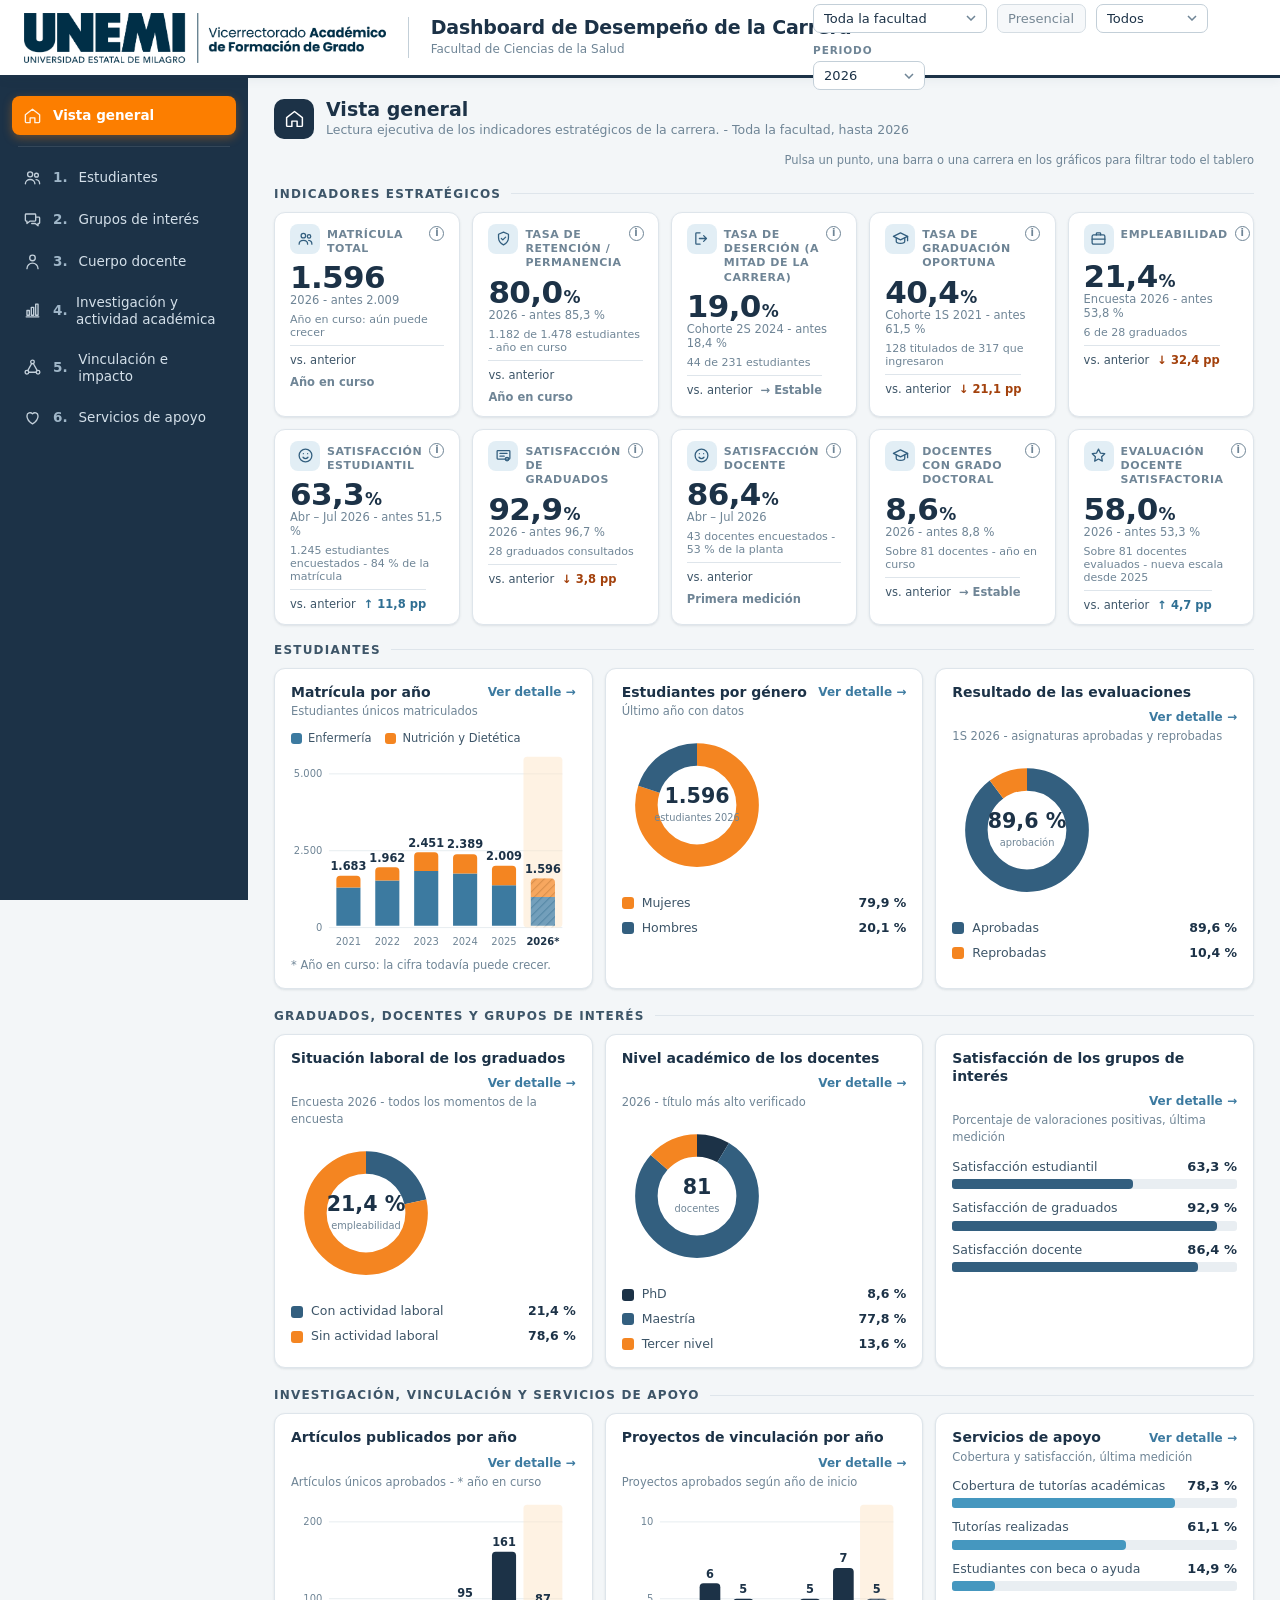
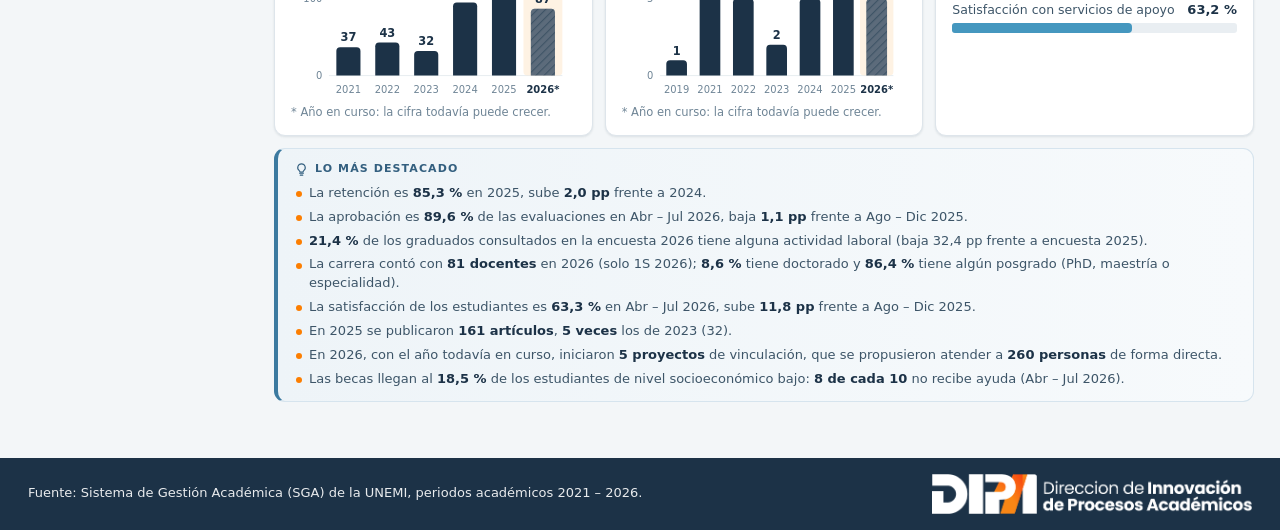
==== commit de361a44: "Fuente de los datos en el pie de pagina: SGA de la UNEMI, periodos 2021 - 2026" ====
--- a/docs/index.html
+++ b/docs/index.html
@@ -40,6 +40,7 @@
 </div>
 
 <footer class="sitefooter">
+  <p class="fuente">Fuente: Sistema de Gestión Académica (SGA) de la UNEMI, periodos académicos 2021 – 2026.</p>
   <img src="img/logo-dipa-blanco.png" alt="DIPA - Dirección de Innovación de Procesos Académicos">
 </footer>
 
--- a/docs/styles.css
+++ b/docs/styles.css
@@ -34,7 +34,8 @@
 .appbar-titulo { border-left:1px solid var(--edge2); padding-left:22px; min-width:0; }
 .appbar-titulo h1 { font-size:19px; font-weight:700; letter-spacing:-.01em; line-height:1.15; color:var(--az-1); white-space:nowrap; }
 .appbar-titulo p { font-size:12px; color:var(--ink3); margin-top:2px; white-space:nowrap; }
-.sitefooter { background:var(--az-1); padding:16px 28px; display:flex; justify-content:flex-end; align-items:center; }
+.sitefooter { background:var(--az-1); padding:16px 28px; display:flex; justify-content:space-between; align-items:center; gap:16px 24px; flex-wrap:wrap; }
+.sitefooter .fuente { margin:0; color:#fff; font-size:13px; line-height:1.4; opacity:.9; }
 .sitefooter img { height:40px; width:auto; }
 
 /* ---------- estructura ---------- */
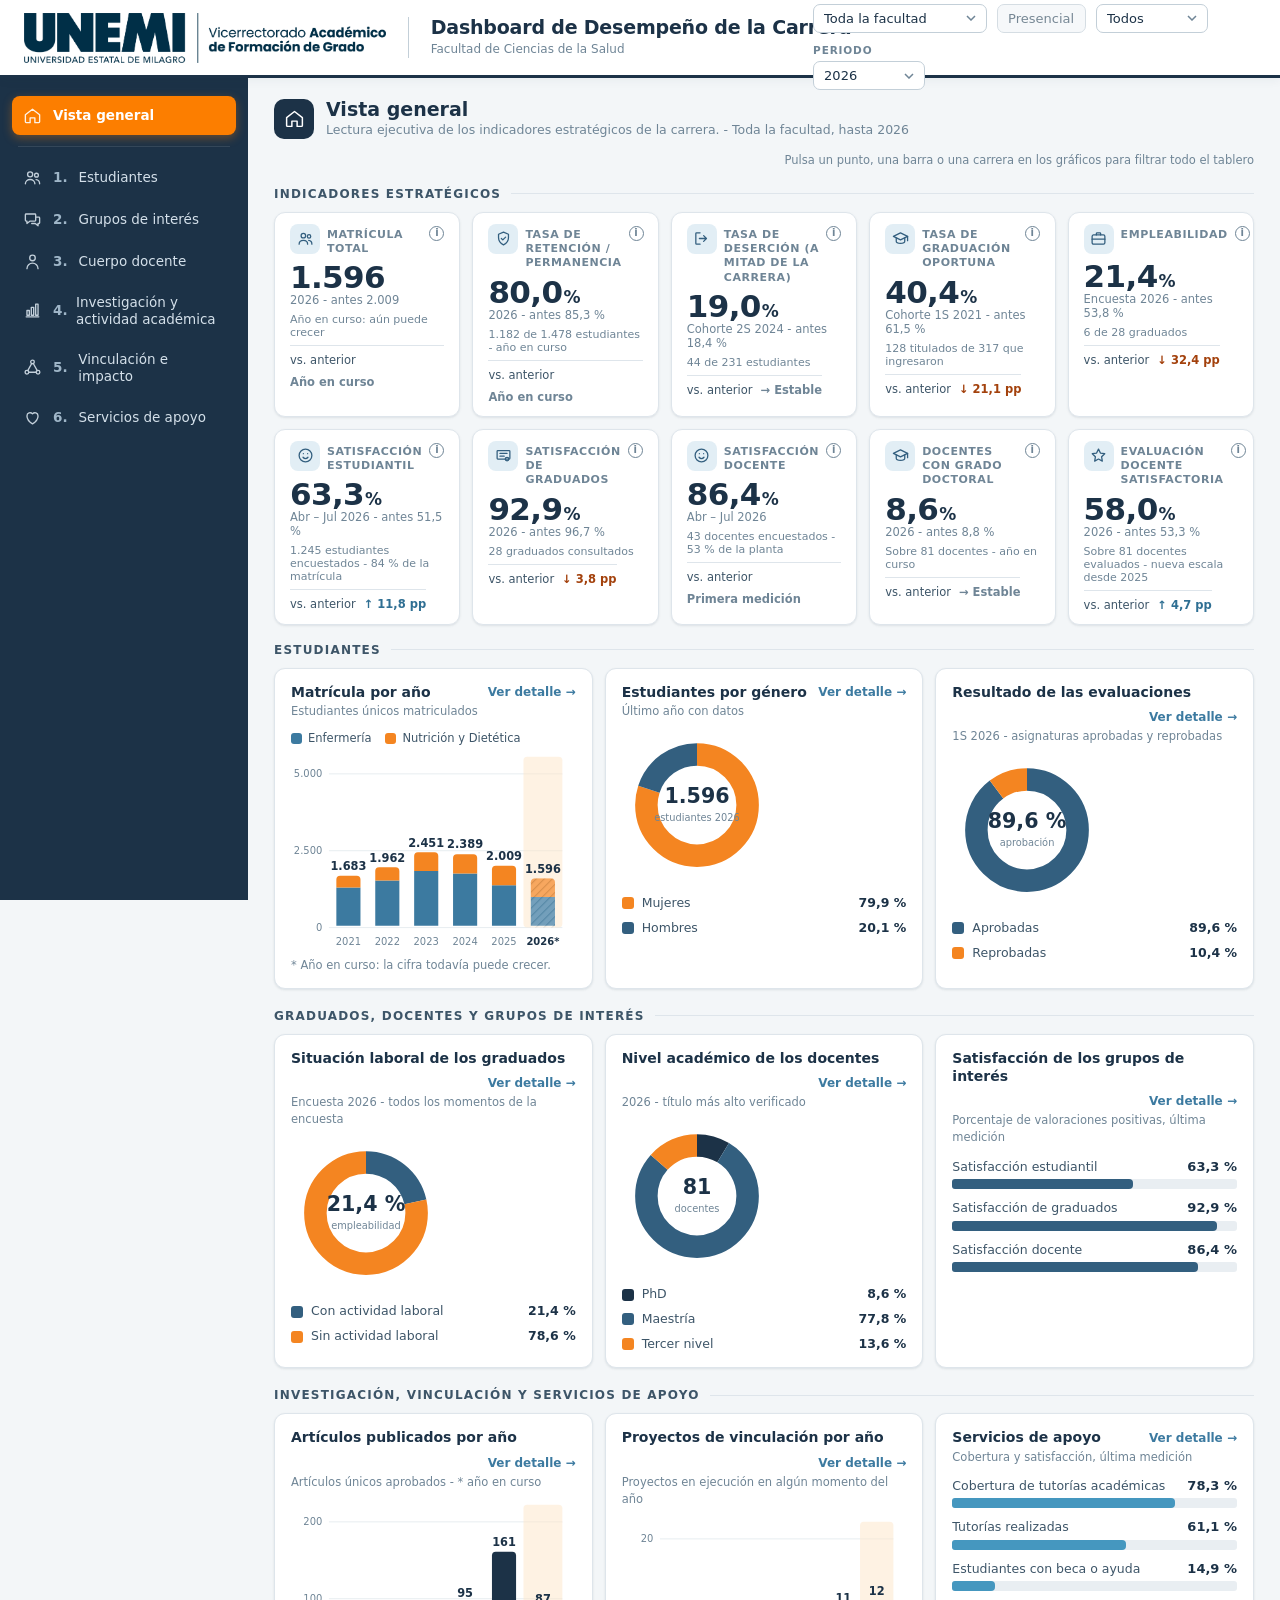
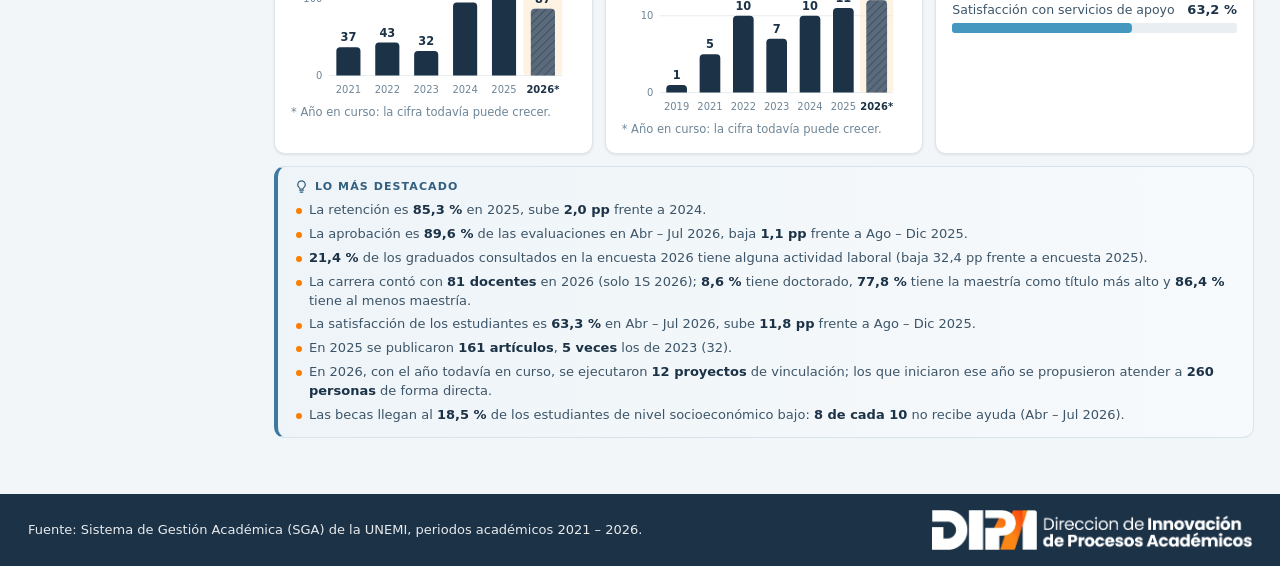
==== commit 7995f141: "Nivel academico en tarjetas que suman 100 %: PhD, maestria (sin PhD) y sin maestria ni PhD La tarjet" ====
--- a/docs/index.html
+++ b/docs/index.html
@@ -46,7 +46,7 @@
 
 <div class="tip" id="tip" role="tooltip"></div>
 
-<script src="data/indicadores.js"></script>
+<script src="data/indicadores.js?v=20261026"></script>
 <script src="data/facs-data.js"></script>
 <script src="data/rendimiento-data.js"></script>
 <script src="data/graduados-data.js"></script>
@@ -54,6 +54,6 @@
 <script src="data/perfil-data.js"></script>
 <script src="data/mapa-ecuador.js"></script>
 <script src="data/docentes-data.js"></script>
-<script src="js/app.js"></script>
+<script src="js/app.js?v=20261026"></script>
 </body>
 </html>
